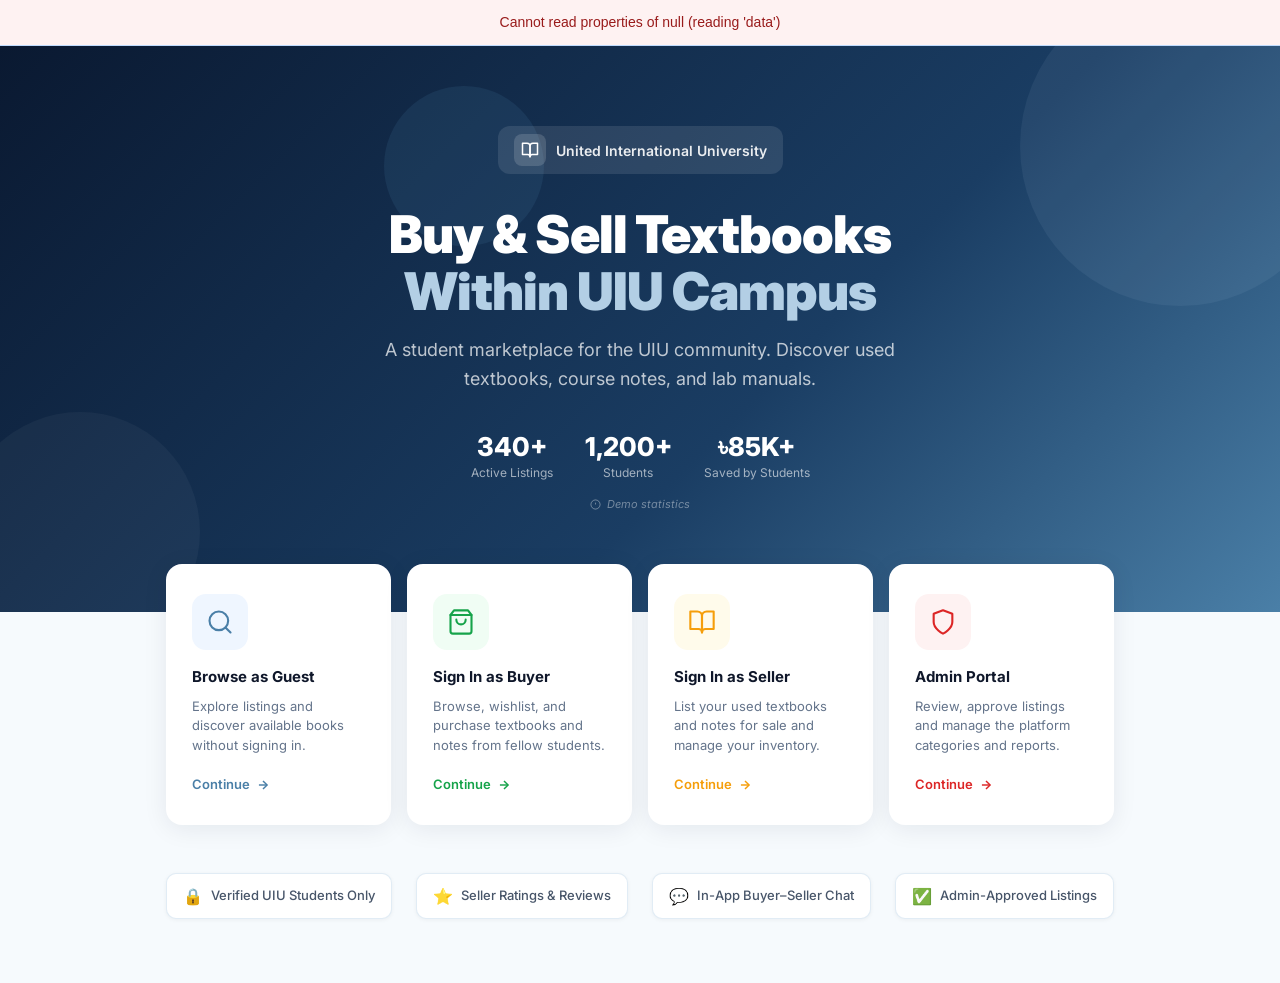
==== index.html @ 02dd9dbf "Restore original frontend and connect PHP APIs" ====
<!doctype html>
<html lang="en">
  <head>
    
    <meta charset="UTF-8" />
    <meta name="viewport" content="width=device-width, initial-scale=1.0" />
    <title>UIU Used Textbook Marketplace</title>
    
    <meta name="description" content="A responsive marketplace enabling UIU students to buy, sell, and manage used textbooks and notes with role-based dashboards and seamless interactions.">
    <meta name="robots" content="noindex, nofollow">
    <meta property="og:title" content="UIU Used Textbook Marketplace">
    <meta property="og:description" content="A responsive marketplace enabling UIU students to buy, sell, and manage used textbooks and notes with role-based dashboards and seamless interactions.">
    <script defer src="auth.js?v=20261002-auth-v8"></script>
    <script defer src="api-integration.js?v=20261002-v1"></script>
    <script type="module" src="app.js"></script>
    <link rel="stylesheet" href="styles.css">
  </head>
  <body>
    
    <div id="root"></div>
    
  </body>
</html>
---- styles.css ----
@import "https://fonts.googleapis.com/css2?family=Inter:wght@300;400;500;600;700;800;900&display=swap";@layer components;@layer properties{@supports (((-webkit-hyphens:none)) and (not (margin-trim:inline))) or ((-moz-orient:inline) and (not (color:rgb(from red r g b)))){*,:before,:after,::backdrop{--tw-rotate-x:initial;--tw-rotate-y:initial;--tw-rotate-z:initial;--tw-skew-x:initial;--tw-skew-y:initial;--tw-border-style:solid;--tw-outline-style:solid;--tw-blur:initial;--tw-brightness:initial;--tw-contrast:initial;--tw-grayscale:initial;--tw-hue-rotate:initial;--tw-invert:initial;--tw-opacity:initial;--tw-saturate:initial;--tw-sepia:initial;--tw-drop-shadow:initial;--tw-drop-shadow-color:initial;--tw-drop-shadow-alpha:100%;--tw-drop-shadow-size:initial}}}@layer theme{:root,:host{--font-sans:"Inter", system-ui, sans-serif;--font-mono:ui-monospace, SFMono-Regular, Menlo, Monaco, Consolas, "Liberation Mono", "Courier New", monospace;--spacing:.25rem;--default-transition-duration:.15s;--default-transition-timing-function:cubic-bezier(.4, 0, .2, 1);--default-font-family:var(--font-sans);--default-mono-font-family:var(--font-mono)}}@layer base{*,:after,:before,::backdrop{box-sizing:border-box;border:0 solid;margin:0;padding:0}::file-selector-button{box-sizing:border-box;border:0 solid;margin:0;padding:0}html,:host{-webkit-text-size-adjust:100%;tab-size:4;line-height:1.5;font-family:var(--default-font-family,ui-sans-serif, system-ui, sans-serif, "Apple Color Emoji", "Segoe UI Emoji", "Segoe UI Symbol", "Noto Color Emoji");font-feature-settings:var(--default-font-feature-settings,normal);font-variation-settings:var(--default-font-variation-settings,normal);-webkit-tap-highlight-color:transparent}hr{height:0;color:inherit;border-top-width:1px}abbr:where([title]){-webkit-text-decoration:underline dotted;text-decoration:underline dotted}h1,h2,h3,h4,h5,h6{font-size:inherit;font-weight:inherit}a{color:inherit;-webkit-text-decoration:inherit;-webkit-text-decoration:inherit;-webkit-text-decoration:inherit;-webkit-text-decoration:inherit;text-decoration:inherit}b,strong{font-weight:bolder}code,kbd,samp,pre{font-family:var(--default-mono-font-family,ui-monospace, SFMono-Regular, Menlo, Monaco, Consolas, "Liberation Mono", "Courier New", monospace);font-feature-settings:var(--default-mono-font-feature-settings,normal);font-variation-settings:var(--default-mono-font-variation-settings,normal);font-size:1em}small{font-size:80%}sub,sup{vertical-align:baseline;font-size:75%;line-height:0;position:relative}sub{bottom:-.25em}sup{top:-.5em}table{text-indent:0;border-color:inherit;border-collapse:collapse}:-moz-focusring{outline:auto}progress{vertical-align:baseline}summary{display:list-item}ol,ul,menu{list-style:none}img,svg,video,canvas,audio,iframe,embed,object{vertical-align:middle;display:block}img,video{max-width:100%;height:auto}button,input,select,optgroup,textarea{font:inherit;font-feature-settings:inherit;font-variation-settings:inherit;letter-spacing:inherit;color:inherit;opacity:1;background-color:#0000;border-radius:0}::file-selector-button{font:inherit;font-feature-settings:inherit;font-variation-settings:inherit;letter-spacing:inherit;color:inherit;opacity:1;background-color:#0000;border-radius:0}:where(select:is([multiple],[size])) optgroup{font-weight:bolder}:where(select:is([multiple],[size])) optgroup option{padding-inline-start:20px}::file-selector-button{margin-inline-end:4px}::placeholder{opacity:1}@supports (not ((-webkit-appearance:-apple-pay-button))) or (contain-intrinsic-size:1px){::placeholder{color:currentColor}@supports (color:color-mix(in lab, red, red)){::placeholder{color:color-mix(in oklab, currentcolor 50%, transparent)}}}textarea{resize:vertical}::-webkit-search-decoration{-webkit-appearance:none}::-webkit-date-and-time-value{min-height:1lh;text-align:inherit}::-webkit-datetime-edit{display:inline-flex}::-webkit-datetime-edit-fields-wrapper{padding:0}::-webkit-datetime-edit{padding-block:0}::-webkit-datetime-edit-year-field{padding-block:0}::-webkit-datetime-edit-month-field{padding-block:0}::-webkit-datetime-edit-day-field{padding-block:0}::-webkit-datetime-edit-hour-field{padding-block:0}::-webkit-datetime-edit-minute-field{padding-block:0}::-webkit-datetime-edit-second-field{padding-block:0}::-webkit-datetime-edit-millisecond-field{padding-block:0}::-webkit-datetime-edit-meridiem-field{padding-block:0}::-webkit-calendar-picker-indicator{line-height:1}:-moz-ui-invalid{box-shadow:none}button,input:where([type=button],[type=reset],[type=submit]){appearance:button}::file-selector-button{appearance:button}::-webkit-inner-spin-button{height:auto}::-webkit-outer-spin-button{height:auto}[hidden]:where(:not([hidden=until-found])){display:none!important}}@layer utilities{.collapse{visibility:collapse}.absolute{position:absolute}.fixed{position:fixed}.relative{position:relative}.sticky{position:sticky}.start{inset-inline-start:var(--spacing)}.block{display:block}.flex{display:flex}.grid{display:grid}.hidden{display:none}.inline{display:inline}.inline-flex{display:inline-flex}.table{display:table}.transform{transform:var(--tw-rotate-x,) var(--tw-rotate-y,) var(--tw-rotate-z,) var(--tw-skew-x,) var(--tw-skew-y,)}.resize{resize:both}.border{border-style:var(--tw-border-style);border-width:1px}.capitalize{text-transform:capitalize}.uppercase{text-transform:uppercase}.italic{font-style:italic}.outline{outline-style:var(--tw-outline-style);outline-width:1px}.blur{--tw-blur:blur(8px);filter:var(--tw-blur,) var(--tw-brightness,) var(--tw-contrast,) var(--tw-grayscale,) var(--tw-hue-rotate,) var(--tw-invert,) var(--tw-saturate,) var(--tw-sepia,) var(--tw-drop-shadow,)}.filter{filter:var(--tw-blur,) var(--tw-brightness,) var(--tw-contrast,) var(--tw-grayscale,) var(--tw-hue-rotate,) var(--tw-invert,) var(--tw-saturate,) var(--tw-sepia,) var(--tw-drop-shadow,)}.transition{transition-property:color,background-color,border-color,outline-color,text-decoration-color,fill,stroke,--tw-gradient-from,--tw-gradient-via,--tw-gradient-to,opacity,box-shadow,transform,translate,scale,rotate,filter,-webkit-backdrop-filter,backdrop-filter,display,content-visibility,overlay,pointer-events;transition-timing-function:var(--tw-ease,var(--default-transition-timing-function));transition-duration:var(--tw-duration,var(--default-transition-duration))}}*,:before,:after{box-sizing:border-box}html{scroll-behavior:smooth}body{color:#0f172a;-webkit-font-smoothing:antialiased;background-color:#f6fafd;font-family:Inter,system-ui,sans-serif}::-webkit-scrollbar{width:5px;height:5px}::-webkit-scrollbar-track{background:0 0}::-webkit-scrollbar-thumb{background:#b3cfe5;border-radius:4px}::-webkit-scrollbar-thumb:hover{background:#4a7fa7}.card{background:#fff;border:1px solid #b3cfe566;border-radius:14px;box-shadow:0 1px 4px #0a19310f,0 4px 16px #0a19310a}.card-hover{transition:box-shadow .18s,transform .18s}.card-hover:hover{transform:translateY(-2px);box-shadow:0 4px 20px #0a19311f}.btn-primary{color:#fff;cursor:pointer;background:#0a1931;border:none;border-radius:10px;align-items:center;gap:6px;padding:10px 22px;font-size:14px;font-weight:600;transition:background .15s,transform .1s;display:inline-flex}.btn-primary:hover{background:#1a3d63;transform:translateY(-1px)}.btn-primary:active{transform:translateY(0)}.btn-secondary{color:#0a1931;cursor:pointer;background:0 0;border:1.5px solid #b3cfe5;border-radius:10px;align-items:center;gap:6px;padding:9px 22px;font-size:14px;font-weight:600;transition:all .15s;display:inline-flex}.btn-secondary:hover{background:#f6fafd;border-color:#4a7fa7}.btn-success{color:#fff;cursor:pointer;background:#16a34a;border:none;border-radius:10px;align-items:center;gap:6px;padding:10px 22px;font-size:14px;font-weight:600;transition:background .15s;display:inline-flex}.btn-success:hover{background:#15803d}.btn-danger{color:#fff;cursor:pointer;background:#dc2626;border:none;border-radius:10px;align-items:center;gap:6px;padding:10px 22px;font-size:14px;font-weight:600;transition:background .15s;display:inline-flex}.btn-danger:hover{background:#b91c1c}.btn-warning{color:#fff;cursor:pointer;background:#f59e0b;border:none;border-radius:10px;align-items:center;gap:6px;padding:10px 22px;font-size:14px;font-weight:600;transition:background .15s;display:inline-flex}.btn-warning:hover{background:#d97706}.input-field{color:#0f172a;background:#fff;border:1.5px solid #e2eaf2;border-radius:10px;outline:none;width:100%;padding:10px 14px;font-family:Inter,sans-serif;font-size:14px;transition:border-color .15s,box-shadow .15s}.input-field:focus{border-color:#4a7fa7;box-shadow:0 0 0 3px #4a7fa71f}.input-field::placeholder{color:#94a3b8}.badge-available{color:#15803d;background:#dcfce7;border-radius:999px;padding:3px 10px;font-size:11px;font-weight:600}.badge-sold{color:#b91c1c;background:#fee2e2;border-radius:999px;padding:3px 10px;font-size:11px;font-weight:600}.badge-pending{color:#b45309;background:#fef3c7;border-radius:999px;padding:3px 10px;font-size:11px;font-weight:600}.badge-condition{color:#1e40af;background:#eff6ff;border-radius:999px;padding:3px 10px;font-size:11px;font-weight:600}.sidebar-link{color:#b3cfe5;cursor:pointer;border-radius:10px;align-items:center;gap:10px;padding:10px 14px;font-size:14px;font-weight:500;text-decoration:none;transition:all .15s;display:flex}.sidebar-link:hover,.sidebar-link.active{color:#fff;background:#ffffff1a}.stat-card{background:#fff;border:1px solid #b3cfe566;border-radius:14px;padding:20px 24px;box-shadow:0 1px 4px #0a19310f}.modal-backdrop{-webkit-backdrop-filter:blur(4px);backdrop-filter:blur(4px);z-index:50;background:#0a193180;justify-content:center;align-items:center;padding:16px;display:flex;position:fixed;inset:0}@property --tw-rotate-x{syntax:"*";inherits:false}@property --tw-rotate-y{syntax:"*";inherits:false}@property --tw-rotate-z{syntax:"*";inherits:false}@property --tw-skew-x{syntax:"*";inherits:false}@property --tw-skew-y{syntax:"*";inherits:false}@property --tw-border-style{syntax:"*";inherits:false;initial-value:solid}@property --tw-outline-style{syntax:"*";inherits:false;initial-value:solid}@property --tw-blur{syntax:"*";inherits:false}@property --tw-brightness{syntax:"*";inherits:false}@property --tw-contrast{syntax:"*";inherits:false}@property --tw-grayscale{syntax:"*";inherits:false}@property --tw-hue-rotate{syntax:"*";inherits:false}@property --tw-invert{syntax:"*";inherits:false}@property --tw-opacity{syntax:"*";inherits:false}@property --tw-saturate{syntax:"*";inherits:false}@property --tw-sepia{syntax:"*";inherits:false}@property --tw-drop-shadow{syntax:"*";inherits:false}@property --tw-drop-shadow-color{syntax:"*";inherits:false}@property --tw-drop-shadow-alpha{syntax:"<percentage>";inherits:false;initial-value:100%}@property --tw-drop-shadow-size{syntax:"*";inherits:false}
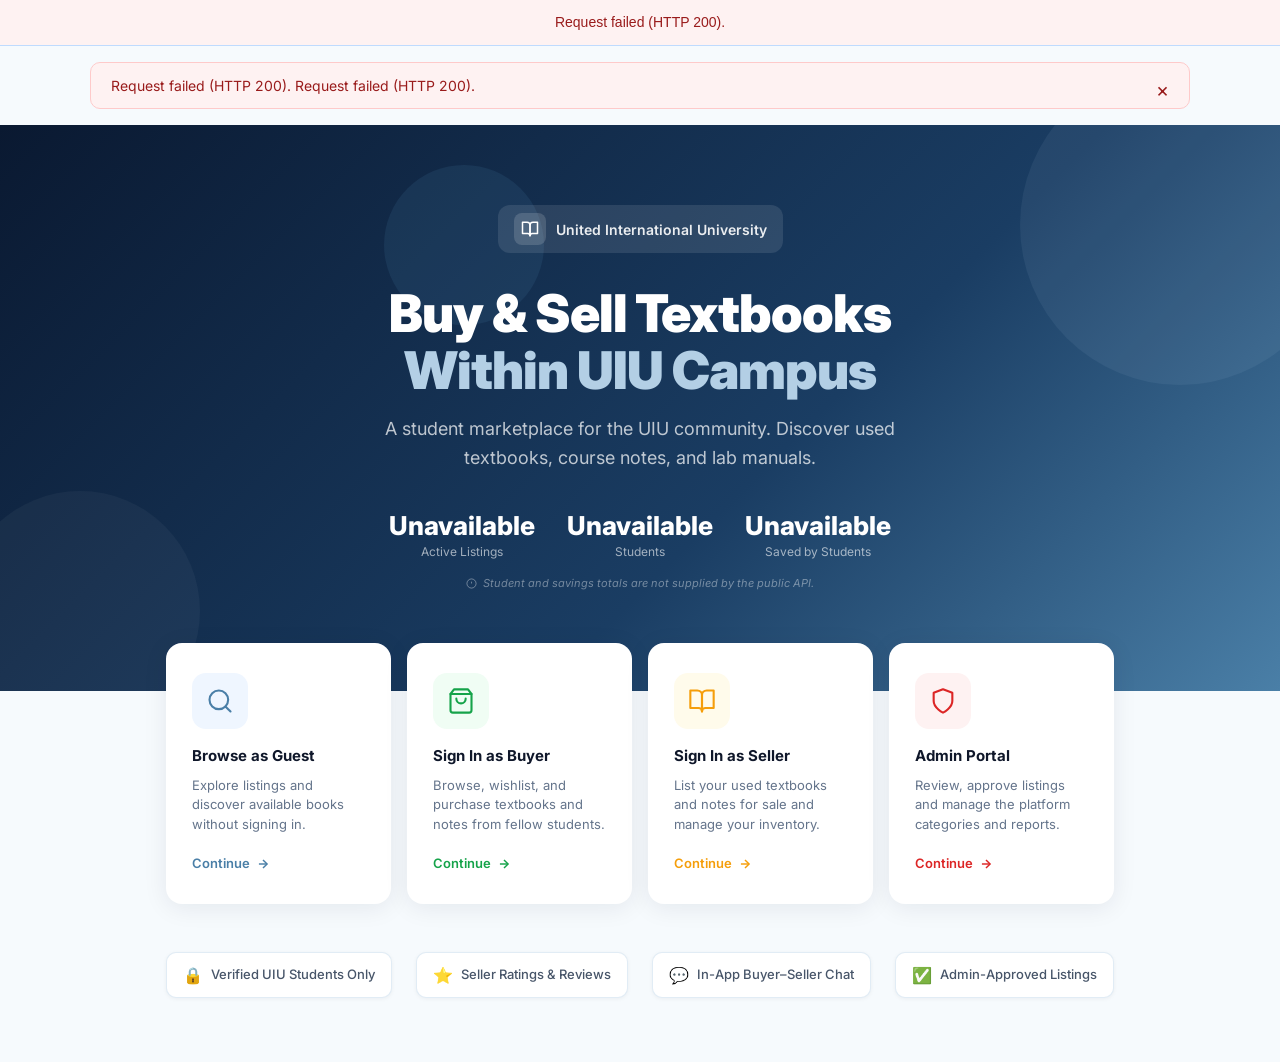
==== commit 25caa376: "Fix frontend API integration" ====
--- a/index.html
+++ b/index.html
@@ -10,9 +10,11 @@
     <meta name="robots" content="noindex, nofollow">
     <meta property="og:title" content="UIU Used Textbook Marketplace">
     <meta property="og:description" content="A responsive marketplace enabling UIU students to buy, sell, and manage used textbooks and notes with role-based dashboards and seamless interactions.">
-    <script defer src="auth.js?v=20261002-auth-v8"></script>
-    <script defer src="api-integration.js?v=20261002-v1"></script>
-    <script type="module" src="app.js"></script>
+    <script defer src="auth.js?v=20261002-feedback8"></script>
+    <script defer src="api-integration.js?v=20261002-feedback8"></script>
+    <script defer src="frontend-integration.js?v=20261002-feedback8"></script>
+    <script type="module" src="app.js?v=20261002-feedback8"></script>
+    <link rel="stylesheet" href="integration.css?v=20261002-feedback8">
     <link rel="stylesheet" href="styles.css">
   </head>
   <body>
--- a/integration.css
+++ b/integration.css
@@ -0,0 +1,24 @@
+.bb-notice,.bb-loading{max-width:1100px;margin:16px auto;padding:12px 20px;border-radius:10px;color:#12304a;background:#eff6ff;font-size:14px}
+.bb-error{color:#991b1b;background:#fef2f2;border:1px solid #fecaca}
+.bb-notice button{float:right;border:0;background:none;color:inherit;cursor:pointer;font-size:20px}
+.bb-panel{max-width:1100px;margin:32px auto;padding:0 24px;color:#0f172a}
+.bb-panel .card{padding:24px;margin:16px 0;overflow:auto}
+.bb-panel table{width:100%;border-collapse:collapse;font-size:14px}
+.bb-panel th,.bb-panel td{padding:12px;text-align:left;border-bottom:1px solid #e2eaf2}
+.bb-actions{display:flex;gap:8px;flex-wrap:wrap;align-items:center}
+.bb-panel label{display:block;margin:14px 0 6px;font-weight:600;font-size:13px}
+.bb-panel input{max-width:540px}
+.bb-panel h1{font-size:24px}
+.bb-menu-link{width:100%;text-align:left;padding:8px 12px;border:0;border-radius:8px;background:transparent;color:#334155;font:13px Inter,sans-serif;cursor:pointer}
+.bb-menu-link:hover{background:#f6fafd}
+.bb-unavailable{font-size:13px;line-height:1.5;color:#64748b}
+.stat-card{overflow-wrap:break-word}
+.bb-login,.bb-login-card,.bb-login-info,.bb-login-form{box-sizing:border-box}
+.bb-login-card{min-width:0}
+.bb-login-form{min-width:0}
+.bb-demo-divider{display:none!important}
+@media(max-height:850px){.bb-login{min-height:calc(100svh - 48px)!important;padding:20px!important;align-items:flex-start!important}.bb-login-info,.bb-login-form{padding:24px!important}.bb-login-form>div:first-child{margin-bottom:20px!important}.bb-login-info button{margin-bottom:24px!important}}
+@media(max-width:900px){.bb-login-info{flex-basis:280px!important;padding:28px!important}.bb-login-form{padding:28px!important}}
+@media(max-width:760px){.bb-login{padding:12px!important;align-items:flex-start!important;min-height:calc(100svh - 48px)!important}.bb-login-card{flex-direction:column;max-width:540px!important}.bb-login-info{flex:0 0 auto!important;padding:18px 24px!important}.bb-login-info>div:last-child,.bb-login-info ul,.bb-login-info h2~p,.bb-login-info h2~div{display:none!important}.bb-login-info button{margin-bottom:12px!important}.bb-login-info h2{margin:8px 0!important}.bb-login-form{padding:24px!important}}
+@media(max-width:700px){nav>div{height:auto!important;min-height:64px;flex-wrap:wrap;padding:12px!important;gap:10px!important}nav>div>div:nth-child(2){overflow:auto}}
+@media(max-width:650px){.bb-panel{padding:0 12px}.bb-panel .card{padding:16px}}
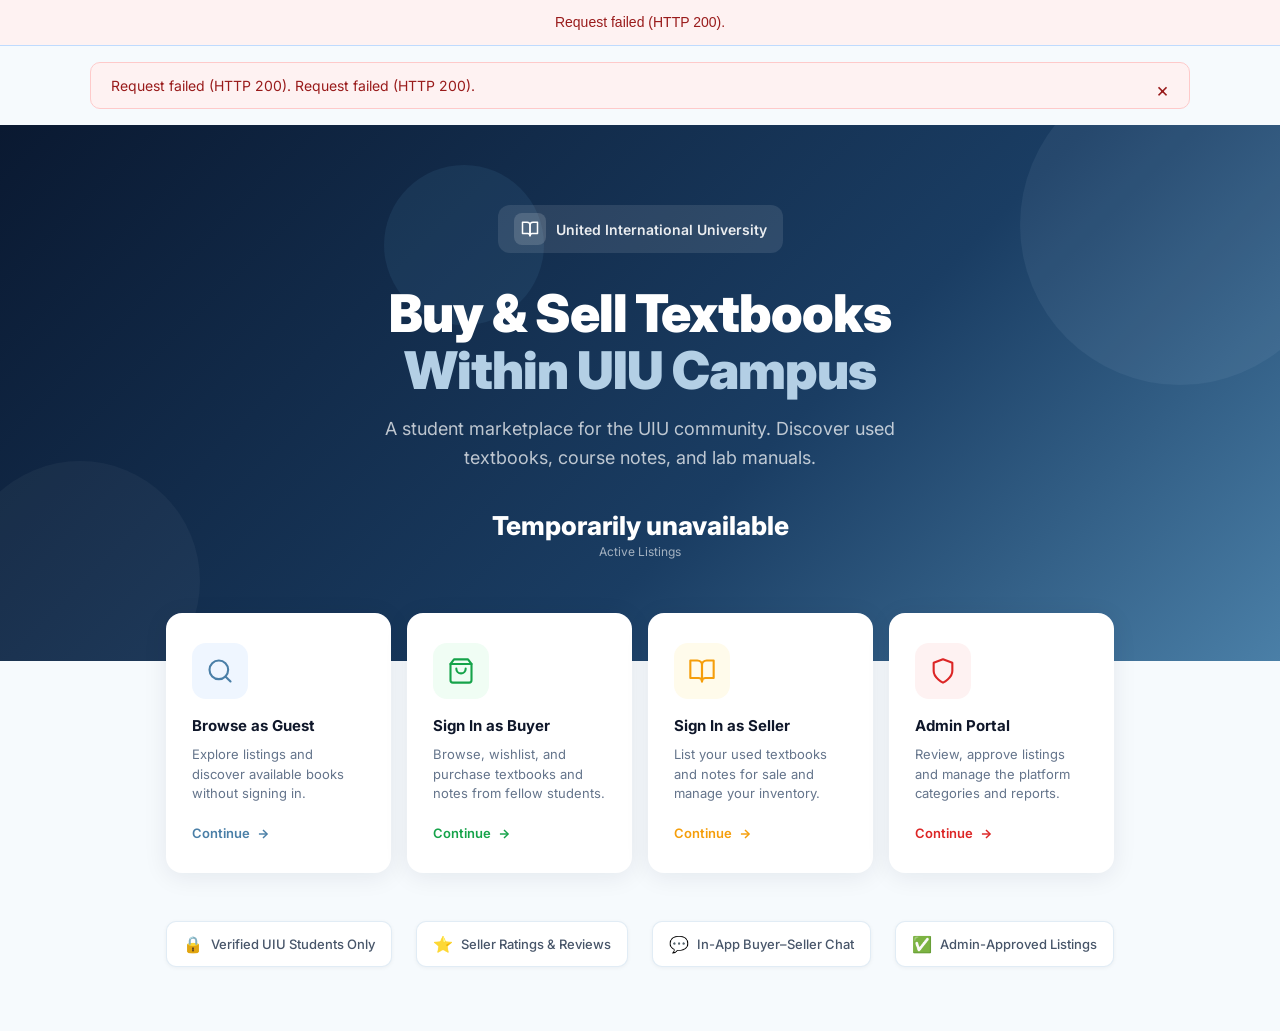
==== commit 93c06edd: "Clean up homepage metrics and logout notification" ====
--- a/index.html
+++ b/index.html
@@ -10,11 +10,11 @@
     <meta name="robots" content="noindex, nofollow">
     <meta property="og:title" content="UIU Used Textbook Marketplace">
     <meta property="og:description" content="A responsive marketplace enabling UIU students to buy, sell, and manage used textbooks and notes with role-based dashboards and seamless interactions.">
-    <script defer src="auth.js?v=20261002-feedback8"></script>
-    <script defer src="api-integration.js?v=20261002-feedback8"></script>
-    <script defer src="frontend-integration.js?v=20261002-feedback8"></script>
-    <script type="module" src="app.js?v=20261002-feedback8"></script>
-    <link rel="stylesheet" href="integration.css?v=20261002-feedback8">
+    <script defer src="auth.js?v=20261002-home9"></script>
+    <script defer src="api-integration.js?v=20261002-home9"></script>
+    <script defer src="frontend-integration.js?v=20261002-home9"></script>
+    <script type="module" src="app.js?v=20261002-home9"></script>
+    <link rel="stylesheet" href="integration.css?v=20261002-home9">
     <link rel="stylesheet" href="styles.css">
   </head>
   <body>
